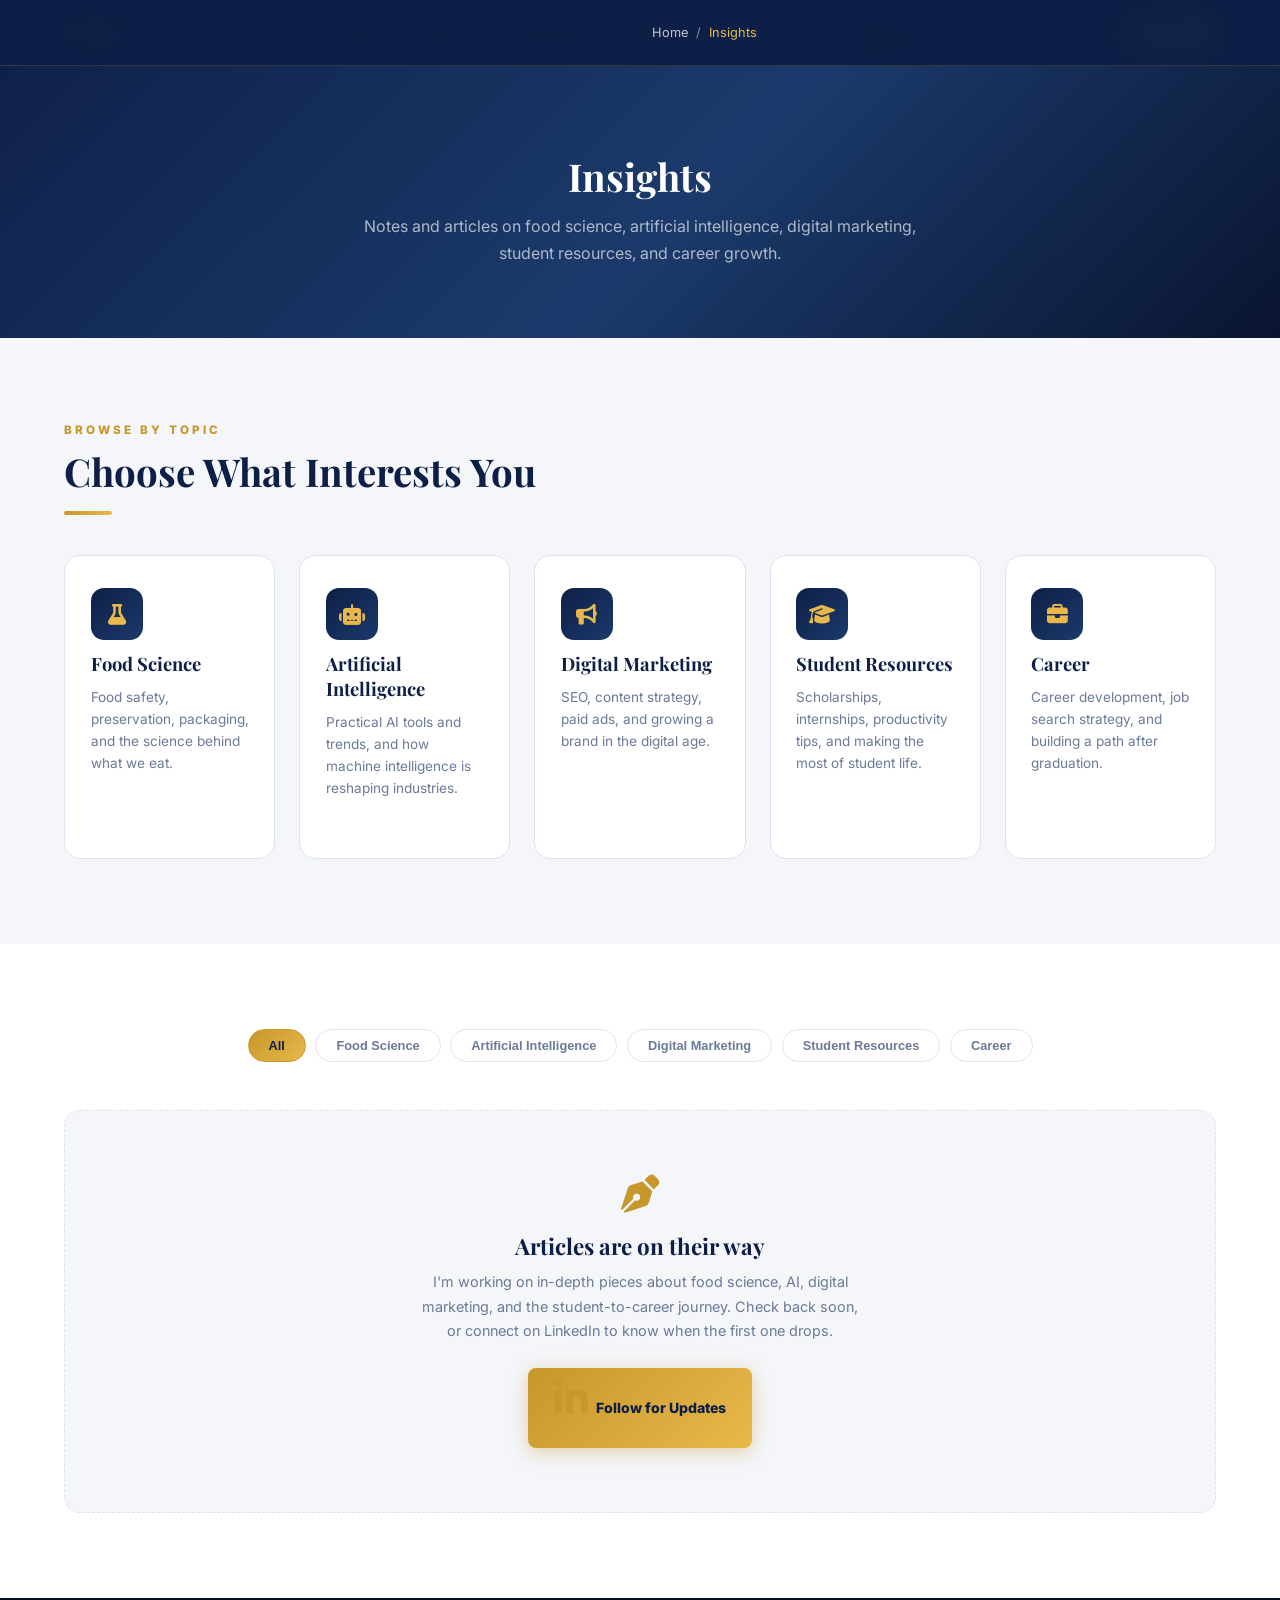
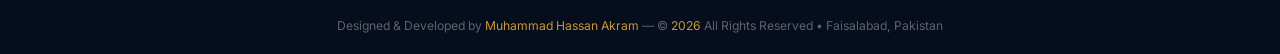
==== insights.html @ 97a060dc "Add files via upload" ====
<!DOCTYPE html>
<html lang="en">
<head>
<meta charset="UTF-8"/>
<meta name="viewport" content="width=device-width,initial-scale=1.0"/>
<title>Insights | Muhammad Hassan Akram — Food Science, AI & Digital Marketing</title>
<meta name="description" content="Articles on food science, artificial intelligence, digital marketing, student resources, and career growth — from Muhammad Hassan Akram, a UAF Food Science student and Meta Certified Digital Marketer."/>
<meta name="author" content="Muhammad Hassan Akram"/>
<meta name="robots" content="index,follow"/>
<link rel="canonical" href="https://muhammadhassanakram.me/insights.html"/>
<meta property="og:type" content="website"/>
<meta property="og:url" content="https://muhammadhassanakram.me/insights.html"/>
<meta property="og:title" content="Insights | Muhammad Hassan Akram"/>
<meta property="og:description" content="Articles on food science, AI, digital marketing, student resources, and career growth."/>
<meta property="og:site_name" content="Muhammad Hassan Akram Portfolio"/>
<meta property="og:locale" content="en_US"/>
<meta property="og:image" content="https://muhammadhassanakram.me/og-image.jpg"/>
<meta property="og:image:width" content="1200"/>
<meta property="og:image:height" content="630"/>
<meta property="og:image:alt" content="Muhammad Hassan Akram — Food Science & Technology student and Digital Marketing Associate"/>
<meta name="twitter:card" content="summary_large_image"/>
<meta name="twitter:title" content="Insights | Muhammad Hassan Akram"/>
<meta name="twitter:description" content="Articles on food science, AI, digital marketing, student resources, and career growth."/>
<meta name="twitter:image" content="https://muhammadhassanakram.me/og-image.jpg"/>
<meta name="twitter:image:alt" content="Muhammad Hassan Akram — Food Science & Technology student and Digital Marketing Associate"/>
<script type="application/ld+json">
{"@context":"https://schema.org","@type":"CollectionPage","name":"Insights","url":"https://muhammadhassanakram.me/insights.html","description":"Articles on food science, artificial intelligence, digital marketing, student resources, and career growth.","isPartOf":{"@type":"WebSite","name":"Muhammad Hassan Akram Portfolio","url":"https://muhammadhassanakram.me/"}}
</script>
<script type="application/ld+json">
{"@context":"https://schema.org","@type":"BreadcrumbList","itemListElement":[{"@type":"ListItem","position":1,"name":"Home","item":"https://muhammadhassanakram.me/"},{"@type":"ListItem","position":2,"name":"Insights","item":"https://muhammadhassanakram.me/insights.html"}]}
</script>
<link rel="icon" href="/favicon.ico" sizes="any"/>
<link rel="icon" type="image/png" sizes="16x16" href="/favicon-16x16.png"/>
<link rel="icon" type="image/png" sizes="32x32" href="/favicon-32x32.png"/>
<link rel="apple-touch-icon" sizes="180x180" href="/apple-touch-icon.png"/>
<link rel="manifest" href="/site.webmanifest"/>
<link href="https://fonts.googleapis.com/css2?family=Inter:wght@300;400;500;600;700;800;900&family=Playfair+Display:ital,wght@0,700;0,800;1,700&display=swap" rel="stylesheet"/>
<link rel="stylesheet" href="https://cdnjs.cloudflare.com/ajax/libs/font-awesome/6.5.0/css/all.min.css"/>
<style>
:root{--navy:#0e1f47;--navy2:#1b3a6b;--navy3:#070f25;--gold:#c8972b;--gold2:#e8b84b;--gold3:#f5d080;--white:#fff;--light:#f4f6fa;--light2:#eef1f8;--muted:#6b7a99;--text:#1a2540;--border:#dde3f0;--grad:linear-gradient(135deg,#0e1f47 0%,#1b3a6b 55%,#0a1530 100%);}
*,*::before,*::after{margin:0;padding:0;box-sizing:border-box;}
html{scroll-behavior:smooth;scroll-padding-top:66px;}
body{font-family:"Inter",sans-serif;color:var(--text);background:var(--white);overflow-x:hidden;animation:pageFadeIn 0.5s ease;}
@keyframes pageFadeIn{from{opacity:0}to{opacity:1}}
/* NAVBAR (identical to the homepage, for a consistent header across pages) */
nav{position:fixed;top:0;width:100%;z-index:1000;background:rgba(14,31,71,0.97);backdrop-filter:blur(14px);display:flex;align-items:center;justify-content:space-between;padding:0 5%;height:66px;border-bottom:1px solid rgba(200,151,43,0.2);animation:slideDown 0.7s ease forwards;}
@keyframes slideDown{from{transform:translateY(-100%);opacity:0}to{transform:translateY(0);opacity:1}}
.nav-logo{color:var(--gold);font-weight:900;font-size:1.3rem;letter-spacing:1px;text-decoration:none;}
.nav-logo span{color:var(--white);}
.nav-links{display:flex;gap:1.4rem;list-style:none;}
.nav-links a{color:rgba(255,255,255,0.78);text-decoration:none;font-size:0.8rem;font-weight:500;transition:all 0.2s;padding-bottom:3px;border-bottom:2px solid transparent;}
.nav-links a:hover,.nav-links a.active{color:var(--gold2);border-color:var(--gold);}
.nav-cta{background:linear-gradient(135deg,var(--gold),var(--gold2));color:var(--navy);padding:9px 20px;border-radius:7px;font-weight:800;font-size:0.8rem;text-decoration:none;transition:all 0.2s;box-shadow:0 3px 14px rgba(200,151,43,0.3);}
.nav-cta:hover{transform:translateY(-1px);box-shadow:0 6px 20px rgba(200,151,43,0.5);}
.hamburger{display:none;background:none;border:none;color:var(--white);font-size:1.4rem;cursor:pointer;}
.mob-menu{display:none;position:fixed;top:66px;left:0;right:0;z-index:999;background:rgba(14,31,71,0.98);padding:1.5rem 5%;flex-direction:column;gap:0.7rem;border-top:1px solid rgba(200,151,43,0.15);}
.mob-menu a{color:rgba(255,255,255,0.85);text-decoration:none;font-size:0.9rem;font-weight:500;padding:0.5rem 0;border-bottom:1px solid rgba(255,255,255,0.07);}
.mob-menu.open{display:flex;}
/* SHARED SECTION PATTERN */
section{padding:85px 5%;}
.sec{max-width:1200px;margin:0 auto;}
.sec-tag{color:var(--gold);font-size:0.73rem;font-weight:800;letter-spacing:3px;text-transform:uppercase;margin-bottom:0.5rem;display:block;}
.sec-title{font-family:"Playfair Display",serif;font-size:clamp(1.8rem,3vw,2.7rem);color:var(--navy);margin-bottom:0.9rem;}
.sec-title.light{color:var(--white);}
.sec-line{width:48px;height:4px;background:linear-gradient(90deg,var(--gold),var(--gold2));border-radius:2px;margin-bottom:2.5rem;}
.btn-gold{background:linear-gradient(135deg,var(--gold),var(--gold2));color:var(--navy);padding:12px 26px;border-radius:8px;font-weight:800;font-size:0.88rem;text-decoration:none;display:inline-flex;align-items:center;gap:8px;box-shadow:0 4px 20px rgba(200,151,43,0.4);transition:all 0.25s;border:none;cursor:pointer;}
.btn-gold:hover{transform:translateY(-2px);box-shadow:0 8px 28px rgba(200,151,43,0.55);}
/* PAGE HEADER (mirrors the hero/contact gradient bookends already used site-wide) */
#pageHead{background:var(--grad);padding:150px 5% 70px;text-align:center;}
.crumb{display:flex;justify-content:center;gap:8px;font-size:0.8rem;color:rgba(255,255,255,0.5);margin-bottom:1.2rem;}
.crumb a{color:rgba(255,255,255,0.75);text-decoration:none;}
.crumb a:hover{color:var(--gold2);}
.crumb span[aria-current]{color:var(--gold2);}
#pageHead .sec-title{margin-bottom:0.7rem;}
.page-sub{color:rgba(255,255,255,0.65);font-size:1rem;max-width:600px;margin:0 auto;line-height:1.7;}
/* CATEGORY CARDS (the primary "choose a topic" landing experience) */
#categories{background:var(--light);}
.cat-grid{display:grid;grid-template-columns:repeat(auto-fit,minmax(210px,1fr));gap:1.5rem;}
.cat-card{background:var(--white);border:1px solid var(--border);border-radius:16px;padding:2rem 1.6rem;text-align:left;cursor:pointer;transition:all 0.35s cubic-bezier(.4,0,.2,1);font-family:inherit;display:flex;flex-direction:column;gap:0.7rem;position:relative;overflow:hidden;}
.cat-card::before{content:"";position:absolute;inset:0;background:linear-gradient(135deg,rgba(200,151,43,0.06),transparent 60%);opacity:0;transition:opacity 0.35s;}
.cat-card:hover{transform:translateY(-7px);border-color:var(--gold);box-shadow:0 18px 40px rgba(14,31,71,0.14);}
.cat-card:hover::before{opacity:1;}
.cat-icon{width:52px;height:52px;border-radius:13px;background:linear-gradient(135deg,var(--navy),var(--navy2));color:var(--gold2);display:flex;align-items:center;justify-content:center;font-size:1.3rem;transition:all 0.35s;}
.cat-card:hover .cat-icon{background:linear-gradient(135deg,var(--gold),var(--gold2));color:var(--navy);transform:scale(1.08) rotate(-4deg);}
.cat-card h3{font-family:"Playfair Display",serif;font-size:1.15rem;color:var(--navy);}
.cat-card p{font-size:0.85rem;color:var(--muted);line-height:1.6;flex:1;}
.cat-go{font-size:0.78rem;font-weight:700;color:var(--gold);display:flex;align-items:center;gap:6px;opacity:0;transform:translateX(-6px);transition:all 0.3s;}
.cat-card:hover .cat-go{opacity:1;transform:translateX(0);}
.cat-go i{transition:transform 0.3s;}
.cat-card:hover .cat-go i{transform:translateX(3px);}
/* CATEGORY FILTERS (light-background variant of the certifications filter pattern) */
.ifilter{display:flex;flex-wrap:wrap;gap:0.6rem;justify-content:center;margin-bottom:3rem;}
.ifbtn{padding:8px 20px;border-radius:100px;font-size:0.8rem;font-weight:700;border:1.5px solid var(--border);color:var(--muted);background:var(--white);cursor:pointer;transition:all 0.2s;}
.ifbtn:hover{border-color:var(--gold);color:var(--navy);}
.ifbtn.active{background:linear-gradient(135deg,var(--gold),var(--gold2));border-color:var(--gold);color:var(--navy);}
/* ARTICLE CARD GRID (ready for future posts — see the commented template below) */
.igrid{display:grid;grid-template-columns:repeat(auto-fill,minmax(300px,1fr));gap:1.8rem;}
.icard{background:var(--white);border:1px solid var(--border);border-radius:14px;overflow:hidden;transition:all 0.3s;text-decoration:none;color:inherit;display:flex;flex-direction:column;}
.icard:hover{transform:translateY(-5px);box-shadow:0 14px 34px rgba(14,31,71,0.14);border-color:var(--gold);}
.icard-img{width:100%;height:180px;object-fit:cover;background:var(--light2);}
.icard-body{padding:1.3rem 1.4rem;display:flex;flex-direction:column;gap:0.6rem;flex:1;}
.icard-cat{align-self:flex-start;background:rgba(200,151,43,0.12);color:var(--gold);font-size:0.68rem;font-weight:800;letter-spacing:1px;text-transform:uppercase;padding:4px 12px;border-radius:100px;}
.icard-title{font-family:"Playfair Display",serif;font-size:1.15rem;color:var(--navy);line-height:1.35;}
.icard-excerpt{font-size:0.85rem;color:var(--muted);line-height:1.6;flex:1;}
.icard-meta{display:flex;gap:14px;font-size:0.73rem;color:var(--muted);border-top:1px solid var(--border);padding-top:0.7rem;margin-top:0.2rem;}
.icard-meta span{display:flex;align-items:center;gap:5px;}
/* EMPTY STATE */
.iempty{grid-column:1/-1;text-align:center;padding:4rem 1.5rem;background:var(--light);border-radius:16px;border:1.5px dashed var(--border);}
.iempty i{font-size:2.4rem;color:var(--gold);margin-bottom:1.1rem;}
.iempty h3{font-family:"Playfair Display",serif;font-size:1.4rem;color:var(--navy);margin-bottom:0.6rem;}
.iempty p{color:var(--muted);font-size:0.9rem;max-width:440px;margin:0 auto 1.5rem;line-height:1.7;}
/* PAGINATION (hidden until there are enough articles to page through) */
.ipage{display:none;justify-content:center;align-items:center;gap:0.5rem;margin-top:3rem;}
.ipage.show{display:flex;}
.ipage button{width:38px;height:38px;border-radius:9px;border:1.5px solid var(--border);background:var(--white);color:var(--navy);font-weight:700;cursor:pointer;transition:all 0.2s;}
.ipage button:hover{border-color:var(--gold);}
.ipage button.active{background:linear-gradient(135deg,var(--gold),var(--gold2));border-color:var(--gold);color:var(--navy);}
.ipage button:disabled{opacity:0.4;cursor:not-allowed;}
/* FOOTER (identical to the homepage) */
footer{background:#060d1c;color:rgba(255,255,255,0.35);text-align:center;padding:1.3rem;font-size:0.76rem;}
footer span{color:var(--gold);}
#scrollTop{position:fixed;bottom:26px;right:26px;z-index:900;width:44px;height:44px;border-radius:50%;border:none;background:var(--navy);color:var(--gold);font-size:1rem;cursor:pointer;box-shadow:0 4px 16px rgba(0,0,0,0.2);opacity:0;pointer-events:none;transition:all 0.3s;}
#scrollTop.show{opacity:1;pointer-events:all;}
#scrollTop:hover{background:var(--gold);color:var(--navy);}
@media(max-width:700px){
  .nav-links,.nav-cta{display:none;}
  .hamburger{display:block;}
  #pageHead{padding-top:120px;}
}
</style>
</head>
<body>
<!-- NAVBAR -->
<nav>
  <a href="index.html#hero" class="nav-logo">MH<span>A</span></a>
  <ul class="nav-links">
    <li><a href="index.html#about">About</a></li>
    <li><a href="index.html#education">Education</a></li>
    <li><a href="index.html#experience">Experience</a></li>
    <li><a href="index.html#visits">Industrial Visits</a></li>
    <li><a href="index.html#certifications">Certifications</a></li>
    <li><a href="index.html#reviews">Reviews</a></li>
    <li><a href="index.html#sports">Sports</a></li>
    <li><a href="insights.html" class="active">Insights</a></li>
    <li><a href="index.html#contact">Contact</a></li>
  </ul>
  <a href="index.html#contact" class="nav-cta">Hire Me</a>
  <button class="hamburger" onclick="toggleMob()" aria-label="Menu"><i class="fas fa-bars"></i></button>
</nav>
<div class="mob-menu" id="mobMenu">
  <a href="index.html#about" onclick="toggleMob()">About</a>
  <a href="index.html#education" onclick="toggleMob()">Education</a>
  <a href="index.html#experience" onclick="toggleMob()">Experience</a>
  <a href="index.html#visits" onclick="toggleMob()">Industrial Visits</a>
  <a href="index.html#certifications" onclick="toggleMob()">Certifications</a>
  <a href="index.html#reviews" onclick="toggleMob()">Reviews</a>
  <a href="index.html#sports" onclick="toggleMob()">Sports & Interests</a>
  <a href="insights.html" onclick="toggleMob()">Insights</a>
  <a href="index.html#contact" onclick="toggleMob()">Contact</a>
</div>
<main>
<!-- PAGE HEADER -->
<section id="pageHead">
  <nav class="crumb" aria-label="Breadcrumb">
    <a href="index.html">Home</a>
    <span>/</span>
    <span aria-current="page">Insights</span>
  </nav>
  <h1 class="sec-title light">Insights</h1>
  <p class="page-sub">Notes and articles on food science, artificial intelligence, digital marketing, student resources, and career growth.</p>
</section>
<!-- CATEGORIES -->
<section id="categories" aria-label="Browse by category">
  <div class="sec">
    <span class="sec-tag">Browse By Topic</span>
    <h2 class="sec-title">Choose What Interests You</h2>
    <div class="sec-line"></div>
    <div class="cat-grid">
      <button class="cat-card" data-cat="food-science">
        <div class="cat-icon"><i class="fas fa-flask"></i></div>
        <h3>Food Science</h3>
        <p>Food safety, preservation, packaging, and the science behind what we eat.</p>
        <span class="cat-go">Explore <i class="fas fa-arrow-right"></i></span>
      </button>
      <button class="cat-card" data-cat="ai">
        <div class="cat-icon"><i class="fas fa-robot"></i></div>
        <h3>Artificial Intelligence</h3>
        <p>Practical AI tools and trends, and how machine intelligence is reshaping industries.</p>
        <span class="cat-go">Explore <i class="fas fa-arrow-right"></i></span>
      </button>
      <button class="cat-card" data-cat="digital-marketing">
        <div class="cat-icon"><i class="fas fa-bullhorn"></i></div>
        <h3>Digital Marketing</h3>
        <p>SEO, content strategy, paid ads, and growing a brand in the digital age.</p>
        <span class="cat-go">Explore <i class="fas fa-arrow-right"></i></span>
      </button>
      <button class="cat-card" data-cat="student-resources">
        <div class="cat-icon"><i class="fas fa-graduation-cap"></i></div>
        <h3>Student Resources</h3>
        <p>Scholarships, internships, productivity tips, and making the most of student life.</p>
        <span class="cat-go">Explore <i class="fas fa-arrow-right"></i></span>
      </button>
      <button class="cat-card" data-cat="career">
        <div class="cat-icon"><i class="fas fa-briefcase"></i></div>
        <h3>Career</h3>
        <p>Career development, job search strategy, and building a path after graduation.</p>
        <span class="cat-go">Explore <i class="fas fa-arrow-right"></i></span>
      </button>
    </div>
  </div>
</section>
<!-- ARTICLES -->
<section id="articles" aria-label="Articles">
  <div class="sec">
    <div class="ifilter" id="catFilter" role="tablist" aria-label="Filter articles by category">
      <button class="ifbtn active" data-cat="all">All</button>
      <button class="ifbtn" data-cat="food-science">Food Science</button>
      <button class="ifbtn" data-cat="ai">Artificial Intelligence</button>
      <button class="ifbtn" data-cat="digital-marketing">Digital Marketing</button>
      <button class="ifbtn" data-cat="student-resources">Student Resources</button>
      <button class="ifbtn" data-cat="career">Career</button>
    </div>

    <div class="igrid" id="articleGrid">
      <!--
        REUSABLE ARTICLE CARD TEMPLATE — copy this block once a real article
        exists, fill it in, and place it before the .iempty div below (which
        should then be deleted, or kept and just hidden — see the JS).
        data-cat must match one of the category button values above so the
        filter buttons work automatically with no extra JS changes needed.

      <a href="articles/your-article-slug.html" class="icard" data-cat="food-science">
        <img class="icard-img" src="articles/img/your-thumbnail.jpg" alt="Descriptive alt text for the article's hero image" loading="lazy" decoding="async" width="600" height="360"/>
        <div class="icard-body">
          <span class="icard-cat">Food Science</span>
          <h3 class="icard-title">Article Title Goes Here</h3>
          <p class="icard-excerpt">One- to two-sentence summary of what the article covers, written to make someone want to click through and read it.</p>
          <div class="icard-meta">
            <span><i class="far fa-calendar"></i> Jan 1, 2027</span>
            <span><i class="far fa-clock"></i> 5 min read</span>
          </div>
        </div>
      </a>
      -->

      <div class="iempty" id="emptyState">
        <i class="fas fa-pen-nib"></i>
        <h3>Articles are on their way</h3>
        <p>I'm working on in-depth pieces about food science, AI, digital marketing, and the student-to-career journey. Check back soon, or connect on LinkedIn to know when the first one drops.</p>
        <a href="https://linkedin.com/in/m-hassan-007i" class="btn-gold" target="_blank" rel="noopener"><i class="fab fa-linkedin-in"></i> Follow for Updates</a>
      </div>
    </div>

    <!-- PAGINATION — stays hidden (no .show class) until enough articles
         exist to need more than one page. Add page buttons here and toggle
         .show on this element once that's the case. -->
    <div class="ipage" id="pagination" aria-label="Article pages">
      <button id="pagePrev" aria-label="Previous page"><i class="fas fa-chevron-left"></i></button>
      <button class="active">1</button>
      <button id="pageNext" aria-label="Next page"><i class="fas fa-chevron-right"></i></button>
    </div>
  </div>
</section>
</main>
<footer>
  <p>Designed &amp; Developed by <span>Muhammad Hassan Akram</span> &mdash; &copy; <span id="curYear">2026</span> All Rights Reserved &bull; Faisalabad, Pakistan</p>
</footer>
<button id="scrollTop" onclick="window.scrollTo({top:0,behavior:'smooth'})" aria-label="Scroll to top"><i class="fas fa-arrow-up"></i></button>
<script>
function toggleMob(){document.getElementById("mobMenu").classList.toggle("open");}
document.getElementById("curYear").textContent=new Date().getFullYear();

/* Category filter — already fully wired up. With zero real cards yet this
   just shows/hides the empty state, but the moment real .icard elements
   with matching data-cat attributes are added above, filtering works with
   no further changes. */
const filterBtns=document.querySelectorAll(".ifbtn");
const grid=document.getElementById("articleGrid");
function applyFilter(cat){
  filterBtns.forEach(b=>b.classList.toggle("active",b.dataset.cat===cat));
  grid.querySelectorAll(".icard").forEach(card=>{
    card.style.display=(cat==="all"||card.dataset.cat===cat)?"":"none";
  });
}
filterBtns.forEach(btn=>{
  btn.addEventListener("click",()=>applyFilter(btn.dataset.cat));
});
document.querySelectorAll(".cat-card").forEach(card=>{
  card.addEventListener("click",()=>{
    applyFilter(card.dataset.cat);
    document.getElementById("articles").scrollIntoView({behavior:"smooth",block:"start"});
  });
});

const stb=document.getElementById("scrollTop");
window.addEventListener("scroll",()=>{stb.classList.toggle("show",window.scrollY>400);});
</script>
</body>
</html>
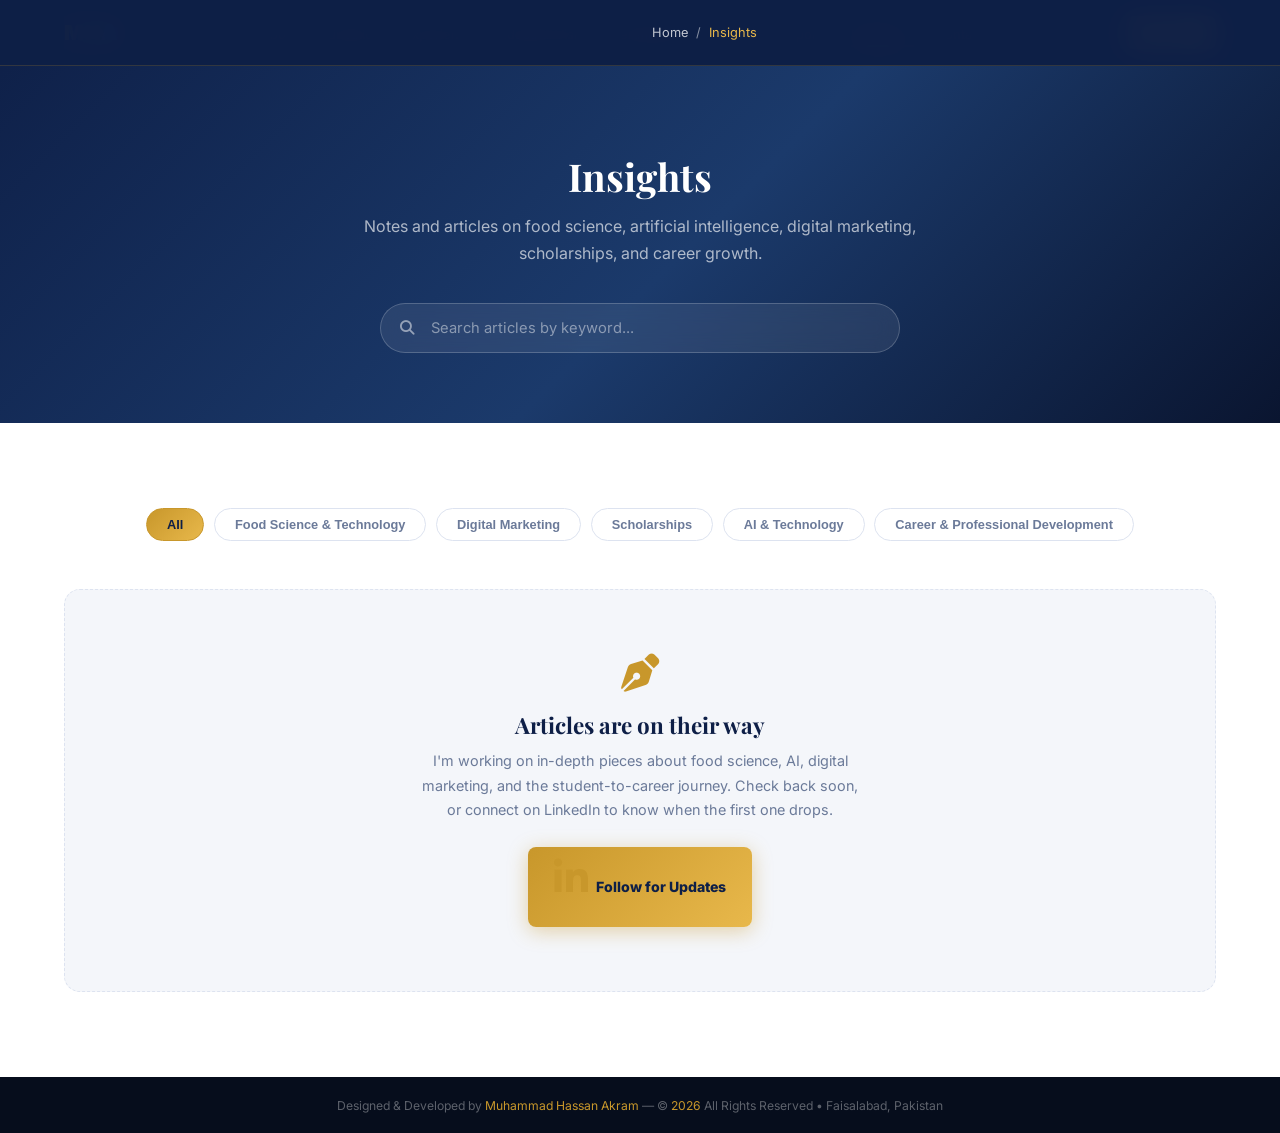
==== commit 5ca36218: "Update insights.html" ====
--- a/insights.html
+++ b/insights.html
@@ -1,6 +1,15 @@
 <!DOCTYPE html>
 <html lang="en">
 <head>
+<!-- Google tag (gtag.js) -->
+<script async src="https://www.googletagmanager.com/gtag/js?id=G-DHJQN29PF7"></script>
+<script>
+  window.dataLayer = window.dataLayer || [];
+  function gtag(){dataLayer.push(arguments);}
+  gtag('js', new Date());
+
+  gtag('config', 'G-DHJQN29PF7');
+</script>
 <meta charset="UTF-8"/>
 <meta name="viewport" content="width=device-width,initial-scale=1.0"/>
 <title>Insights | Muhammad Hassan Akram — Food Science, AI & Digital Marketing</title>
@@ -50,6 +59,24 @@
 .nav-links{display:flex;gap:1.4rem;list-style:none;}
 .nav-links a{color:rgba(255,255,255,0.78);text-decoration:none;font-size:0.8rem;font-weight:500;transition:all 0.2s;padding-bottom:3px;border-bottom:2px solid transparent;}
 .nav-links a:hover,.nav-links a.active{color:var(--gold2);border-color:var(--gold);}
+.nav-dropdown{position:relative;}
+.nav-caret{font-size:0.58rem;margin-left:3px;transition:transform 0.25s;}
+.nav-dropdown:hover .nav-caret,.nav-dropdown:focus-within .nav-caret{transform:rotate(180deg);}
+.nav-dropdown-menu{position:absolute;top:100%;left:50%;transform:translateX(-50%);padding-top:16px;min-width:250px;opacity:0;visibility:hidden;pointer-events:none;transition:opacity 0.25s ease,visibility 0.25s;z-index:1001;}
+.nav-dropdown:hover .nav-dropdown-menu,.nav-dropdown:focus-within .nav-dropdown-menu{opacity:1;visibility:visible;pointer-events:all;}
+.nav-dropdown-inner{background:var(--white);border-radius:12px;box-shadow:0 20px 50px rgba(7,15,37,0.3);padding:0.55rem;transform:translateY(-8px);transition:transform 0.25s ease;}
+.nav-dropdown:hover .nav-dropdown-inner,.nav-dropdown:focus-within .nav-dropdown-inner{transform:translateY(0);}
+.nav-dropdown-menu a{display:flex;align-items:center;gap:10px;padding:9px 14px;border-radius:8px;color:var(--navy);text-decoration:none;font-size:0.8rem;font-weight:600;transition:all 0.18s;}
+.nav-dropdown-menu a i{color:var(--gold);width:14px;text-align:center;font-size:0.78rem;}
+.nav-dropdown-menu a:hover{background:var(--light);padding-left:19px;}
+.nav-dropdown-menu .nav-dropdown-all{border-top:1px solid var(--border);margin-top:0.4rem;padding-top:0.7rem;color:var(--gold);}
+.nav-dropdown-menu .nav-dropdown-all i{color:var(--gold);}
+.mob-dropdown-toggle{width:100%;background:none;border:none;color:rgba(255,255,255,0.85);font-size:0.9rem;font-weight:500;padding:0.5rem 0;border-bottom:1px solid rgba(255,255,255,0.07);font-family:inherit;display:flex;align-items:center;justify-content:space-between;cursor:pointer;}
+.mob-dropdown-toggle i{font-size:0.7rem;transition:transform 0.25s;color:var(--gold2);}
+.mob-dropdown.open .mob-dropdown-toggle i{transform:rotate(180deg);}
+.mob-dropdown-menu{max-height:0;overflow:hidden;transition:max-height 0.35s ease;display:flex;flex-direction:column;}
+.mob-dropdown.open .mob-dropdown-menu{max-height:320px;}
+.mob-dropdown-menu a{padding:0.55rem 0 0.55rem 1rem;font-size:0.84rem;color:rgba(255,255,255,0.7);border-bottom:none;}
 .nav-cta{background:linear-gradient(135deg,var(--gold),var(--gold2));color:var(--navy);padding:9px 20px;border-radius:7px;font-weight:800;font-size:0.8rem;text-decoration:none;transition:all 0.2s;box-shadow:0 3px 14px rgba(200,151,43,0.3);}
 .nav-cta:hover{transform:translateY(-1px);box-shadow:0 6px 20px rgba(200,151,43,0.5);}
 .hamburger{display:none;background:none;border:none;color:var(--white);font-size:1.4rem;cursor:pointer;}
@@ -73,21 +100,17 @@
 .crumb span[aria-current]{color:var(--gold2);}
 #pageHead .sec-title{margin-bottom:0.7rem;}
 .page-sub{color:rgba(255,255,255,0.65);font-size:1rem;max-width:600px;margin:0 auto;line-height:1.7;}
-/* CATEGORY CARDS (the primary "choose a topic" landing experience) */
-#categories{background:var(--light);}
-.cat-grid{display:grid;grid-template-columns:repeat(auto-fit,minmax(210px,1fr));gap:1.5rem;}
-.cat-card{background:var(--white);border:1px solid var(--border);border-radius:16px;padding:2rem 1.6rem;text-align:left;cursor:pointer;transition:all 0.35s cubic-bezier(.4,0,.2,1);font-family:inherit;display:flex;flex-direction:column;gap:0.7rem;position:relative;overflow:hidden;}
-.cat-card::before{content:"";position:absolute;inset:0;background:linear-gradient(135deg,rgba(200,151,43,0.06),transparent 60%);opacity:0;transition:opacity 0.35s;}
-.cat-card:hover{transform:translateY(-7px);border-color:var(--gold);box-shadow:0 18px 40px rgba(14,31,71,0.14);}
-.cat-card:hover::before{opacity:1;}
-.cat-icon{width:52px;height:52px;border-radius:13px;background:linear-gradient(135deg,var(--navy),var(--navy2));color:var(--gold2);display:flex;align-items:center;justify-content:center;font-size:1.3rem;transition:all 0.35s;}
-.cat-card:hover .cat-icon{background:linear-gradient(135deg,var(--gold),var(--gold2));color:var(--navy);transform:scale(1.08) rotate(-4deg);}
-.cat-card h3{font-family:"Playfair Display",serif;font-size:1.15rem;color:var(--navy);}
-.cat-card p{font-size:0.85rem;color:var(--muted);line-height:1.6;flex:1;}
-.cat-go{font-size:0.78rem;font-weight:700;color:var(--gold);display:flex;align-items:center;gap:6px;opacity:0;transform:translateX(-6px);transition:all 0.3s;}
-.cat-card:hover .cat-go{opacity:1;transform:translateX(0);}
-.cat-go i{transition:transform 0.3s;}
-.cat-card:hover .cat-go i{transform:translateX(3px);}
+/* SEARCH BAR (replaces the old category cards as the page's entry point) */
+.insight-search{max-width:520px;margin:2.2rem auto 0;position:relative;}
+.insight-search input{width:100%;padding:15px 50px;border-radius:100px;border:1.5px solid rgba(255,255,255,0.2);background:rgba(255,255,255,0.08);backdrop-filter:blur(10px);color:var(--white);font-size:0.92rem;font-family:inherit;transition:all 0.3s;}
+.insight-search input::placeholder{color:rgba(255,255,255,0.45);}
+.insight-search input:focus{outline:none;border-color:var(--gold);background:rgba(255,255,255,0.13);box-shadow:0 0 0 4px rgba(200,151,43,0.16),0 12px 32px rgba(0,0,0,0.25);}
+.search-icon{position:absolute;left:20px;top:50%;transform:translateY(-50%);color:rgba(255,255,255,0.5);transition:color 0.3s;font-size:0.9rem;pointer-events:none;}
+.insight-search input:focus ~ .search-icon{color:var(--gold2);}
+.search-clear{position:absolute;right:18px;top:50%;transform:translateY(-50%) scale(0);color:rgba(255,255,255,0.55);cursor:pointer;transition:all 0.2s;width:22px;height:22px;border-radius:50%;display:flex;align-items:center;justify-content:center;font-size:0.75rem;}
+.search-clear.show{transform:translateY(-50%) scale(1);}
+.search-clear:hover{color:var(--navy);background:var(--gold2);}
+.no-results{grid-column:1/-1;text-align:center;padding:3rem 1.5rem;color:rgba(255,255,255,0.5);}
 /* CATEGORY FILTERS (light-background variant of the certifications filter pattern) */
 .ifilter{display:flex;flex-wrap:wrap;gap:0.6rem;justify-content:center;margin-bottom:3rem;}
 .ifbtn{padding:8px 20px;border-radius:100px;font-size:0.8rem;font-weight:700;border:1.5px solid var(--border);color:var(--muted);background:var(--white);cursor:pointer;transition:all 0.2s;}
@@ -141,7 +164,19 @@
     <li><a href="index.html#certifications">Certifications</a></li>
     <li><a href="index.html#reviews">Reviews</a></li>
     <li><a href="index.html#sports">Sports</a></li>
-    <li><a href="insights.html" class="active">Insights</a></li>
+    <li class="nav-dropdown">
+      <a href="insights.html" class="active nav-insights">Insights <i class="fas fa-chevron-down nav-caret"></i></a>
+      <div class="nav-dropdown-menu">
+        <div class="nav-dropdown-inner">
+          <a href="insights.html?cat=food-science"><i class="fas fa-flask"></i> Food Science &amp; Technology</a>
+          <a href="insights.html?cat=digital-marketing"><i class="fas fa-bullhorn"></i> Digital Marketing</a>
+          <a href="insights.html?cat=scholarships"><i class="fas fa-award"></i> Scholarships</a>
+          <a href="insights.html?cat=ai-tech"><i class="fas fa-robot"></i> AI &amp; Technology</a>
+          <a href="insights.html?cat=career"><i class="fas fa-briefcase"></i> Career &amp; Professional Development</a>
+          <a href="insights.html" class="nav-dropdown-all">View All Insights <i class="fas fa-arrow-right"></i></a>
+        </div>
+      </div>
+    </li>
     <li><a href="index.html#contact">Contact</a></li>
   </ul>
   <a href="index.html#contact" class="nav-cta">Hire Me</a>
@@ -155,7 +190,17 @@
   <a href="index.html#certifications" onclick="toggleMob()">Certifications</a>
   <a href="index.html#reviews" onclick="toggleMob()">Reviews</a>
   <a href="index.html#sports" onclick="toggleMob()">Sports & Interests</a>
-  <a href="insights.html" onclick="toggleMob()">Insights</a>
+  <div class="mob-dropdown">
+    <button class="mob-dropdown-toggle" onclick="this.parentElement.classList.toggle('open')">Insights <i class="fas fa-chevron-down"></i></button>
+    <div class="mob-dropdown-menu">
+      <a href="insights.html?cat=food-science" onclick="toggleMob()">Food Science &amp; Technology</a>
+      <a href="insights.html?cat=digital-marketing" onclick="toggleMob()">Digital Marketing</a>
+      <a href="insights.html?cat=scholarships" onclick="toggleMob()">Scholarships</a>
+      <a href="insights.html?cat=ai-tech" onclick="toggleMob()">AI &amp; Technology</a>
+      <a href="insights.html?cat=career" onclick="toggleMob()">Career &amp; Professional Development</a>
+      <a href="insights.html" onclick="toggleMob()" style="color:var(--gold2)">View All Insights</a>
+    </div>
+  </div>
   <a href="index.html#contact" onclick="toggleMob()">Contact</a>
 </div>
 <main>
@@ -167,46 +212,11 @@
     <span aria-current="page">Insights</span>
   </nav>
   <h1 class="sec-title light">Insights</h1>
-  <p class="page-sub">Notes and articles on food science, artificial intelligence, digital marketing, student resources, and career growth.</p>
-</section>
-<!-- CATEGORIES -->
-<section id="categories" aria-label="Browse by category">
-  <div class="sec">
-    <span class="sec-tag">Browse By Topic</span>
-    <h2 class="sec-title">Choose What Interests You</h2>
-    <div class="sec-line"></div>
-    <div class="cat-grid">
-      <button class="cat-card" data-cat="food-science">
-        <div class="cat-icon"><i class="fas fa-flask"></i></div>
-        <h3>Food Science</h3>
-        <p>Food safety, preservation, packaging, and the science behind what we eat.</p>
-        <span class="cat-go">Explore <i class="fas fa-arrow-right"></i></span>
-      </button>
-      <button class="cat-card" data-cat="ai">
-        <div class="cat-icon"><i class="fas fa-robot"></i></div>
-        <h3>Artificial Intelligence</h3>
-        <p>Practical AI tools and trends, and how machine intelligence is reshaping industries.</p>
-        <span class="cat-go">Explore <i class="fas fa-arrow-right"></i></span>
-      </button>
-      <button class="cat-card" data-cat="digital-marketing">
-        <div class="cat-icon"><i class="fas fa-bullhorn"></i></div>
-        <h3>Digital Marketing</h3>
-        <p>SEO, content strategy, paid ads, and growing a brand in the digital age.</p>
-        <span class="cat-go">Explore <i class="fas fa-arrow-right"></i></span>
-      </button>
-      <button class="cat-card" data-cat="student-resources">
-        <div class="cat-icon"><i class="fas fa-graduation-cap"></i></div>
-        <h3>Student Resources</h3>
-        <p>Scholarships, internships, productivity tips, and making the most of student life.</p>
-        <span class="cat-go">Explore <i class="fas fa-arrow-right"></i></span>
-      </button>
-      <button class="cat-card" data-cat="career">
-        <div class="cat-icon"><i class="fas fa-briefcase"></i></div>
-        <h3>Career</h3>
-        <p>Career development, job search strategy, and building a path after graduation.</p>
-        <span class="cat-go">Explore <i class="fas fa-arrow-right"></i></span>
-      </button>
-    </div>
+  <p class="page-sub">Notes and articles on food science, artificial intelligence, digital marketing, scholarships, and career growth.</p>
+  <div class="insight-search">
+    <input type="text" id="articleSearch" placeholder="Search articles by keyword..." aria-label="Search articles" oninput="handleSearch(this.value)"/>
+    <i class="fas fa-search search-icon"></i>
+    <span class="search-clear" id="searchClear" onclick="clearSearch()" aria-label="Clear search"><i class="fas fa-times"></i></span>
   </div>
 </section>
 <!-- ARTICLES -->
@@ -214,11 +224,11 @@
   <div class="sec">
     <div class="ifilter" id="catFilter" role="tablist" aria-label="Filter articles by category">
       <button class="ifbtn active" data-cat="all">All</button>
-      <button class="ifbtn" data-cat="food-science">Food Science</button>
-      <button class="ifbtn" data-cat="ai">Artificial Intelligence</button>
+      <button class="ifbtn" data-cat="food-science">Food Science &amp; Technology</button>
       <button class="ifbtn" data-cat="digital-marketing">Digital Marketing</button>
-      <button class="ifbtn" data-cat="student-resources">Student Resources</button>
-      <button class="ifbtn" data-cat="career">Career</button>
+      <button class="ifbtn" data-cat="scholarships">Scholarships</button>
+      <button class="ifbtn" data-cat="ai-tech">AI &amp; Technology</button>
+      <button class="ifbtn" data-cat="career">Career &amp; Professional Development</button>
     </div>
 
     <div class="igrid" id="articleGrid">
@@ -270,27 +280,68 @@
 function toggleMob(){document.getElementById("mobMenu").classList.toggle("open");}
 document.getElementById("curYear").textContent=new Date().getFullYear();
 
-/* Category filter — already fully wired up. With zero real cards yet this
-   just shows/hides the empty state, but the moment real .icard elements
-   with matching data-cat attributes are added above, filtering works with
-   no further changes. */
+/* Category filter + keyword search work together and are both fully
+   wired up. With zero real cards yet, they just govern the empty state,
+   but the moment real .icard elements (with matching data-cat and
+   visible text) are added above, both work immediately — no further
+   JS changes needed. */
 const filterBtns=document.querySelectorAll(".ifbtn");
 const grid=document.getElementById("articleGrid");
+const emptyState=document.getElementById("emptyState");
+let currentCat="all";
+function updateGrid(){
+  const query=document.getElementById("articleSearch").value.trim().toLowerCase();
+  const cards=grid.querySelectorAll(".icard");
+  let visibleCount=0;
+  cards.forEach(card=>{
+    const matchesCat=currentCat==="all"||card.dataset.cat===currentCat;
+    const matchesQuery=!query||card.textContent.toLowerCase().includes(query);
+    const show=matchesCat&&matchesQuery;
+    card.style.display=show?"":"none";
+    if(show) visibleCount++;
+  });
+  const oldNoResults=document.getElementById("noResultsMsg");
+  if(oldNoResults) oldNoResults.remove();
+  if(cards.length>0){
+    // Real articles exist — hide the "coming soon" panel and, if a
+    // search/filter combination matches nothing, show a proper
+    // no-results message instead.
+    if(emptyState) emptyState.style.display="none";
+    if(visibleCount===0){
+      const msg=document.createElement("div");
+      msg.id="noResultsMsg";
+      msg.className="no-results";
+      msg.innerHTML=`<i class="fas fa-search" style="font-size:1.6rem;margin-bottom:0.8rem;display:block;"></i>No articles match${query?` "${query}"`:""}${currentCat!=="all"?" in this category":""}.`;
+      grid.appendChild(msg);
+    }
+  }
+}
 function applyFilter(cat){
+  currentCat=cat;
   filterBtns.forEach(b=>b.classList.toggle("active",b.dataset.cat===cat));
-  grid.querySelectorAll(".icard").forEach(card=>{
-    card.style.display=(cat==="all"||card.dataset.cat===cat)?"":"none";
-  });
+  updateGrid();
+}
+function handleSearch(value){
+  document.getElementById("searchClear").classList.toggle("show",value.length>0);
+  updateGrid();
+}
+function clearSearch(){
+  const input=document.getElementById("articleSearch");
+  input.value="";
+  input.focus();
+  handleSearch("");
 }
 filterBtns.forEach(btn=>{
   btn.addEventListener("click",()=>applyFilter(btn.dataset.cat));
 });
-document.querySelectorAll(".cat-card").forEach(card=>{
-  card.addEventListener("click",()=>{
-    applyFilter(card.dataset.cat);
-    document.getElementById("articles").scrollIntoView({behavior:"smooth",block:"start"});
-  });
-});
+
+// Arriving from the nav dropdown (insights.html?cat=food-science) —
+// pre-select that category on load.
+const urlCat=new URLSearchParams(window.location.search).get("cat");
+if(urlCat){
+  const matchBtn=Array.from(filterBtns).find(b=>b.dataset.cat===urlCat);
+  if(matchBtn) applyFilter(urlCat);
+}
 
 const stb=document.getElementById("scrollTop");
 window.addEventListener("scroll",()=>{stb.classList.toggle("show",window.scrollY>400);});
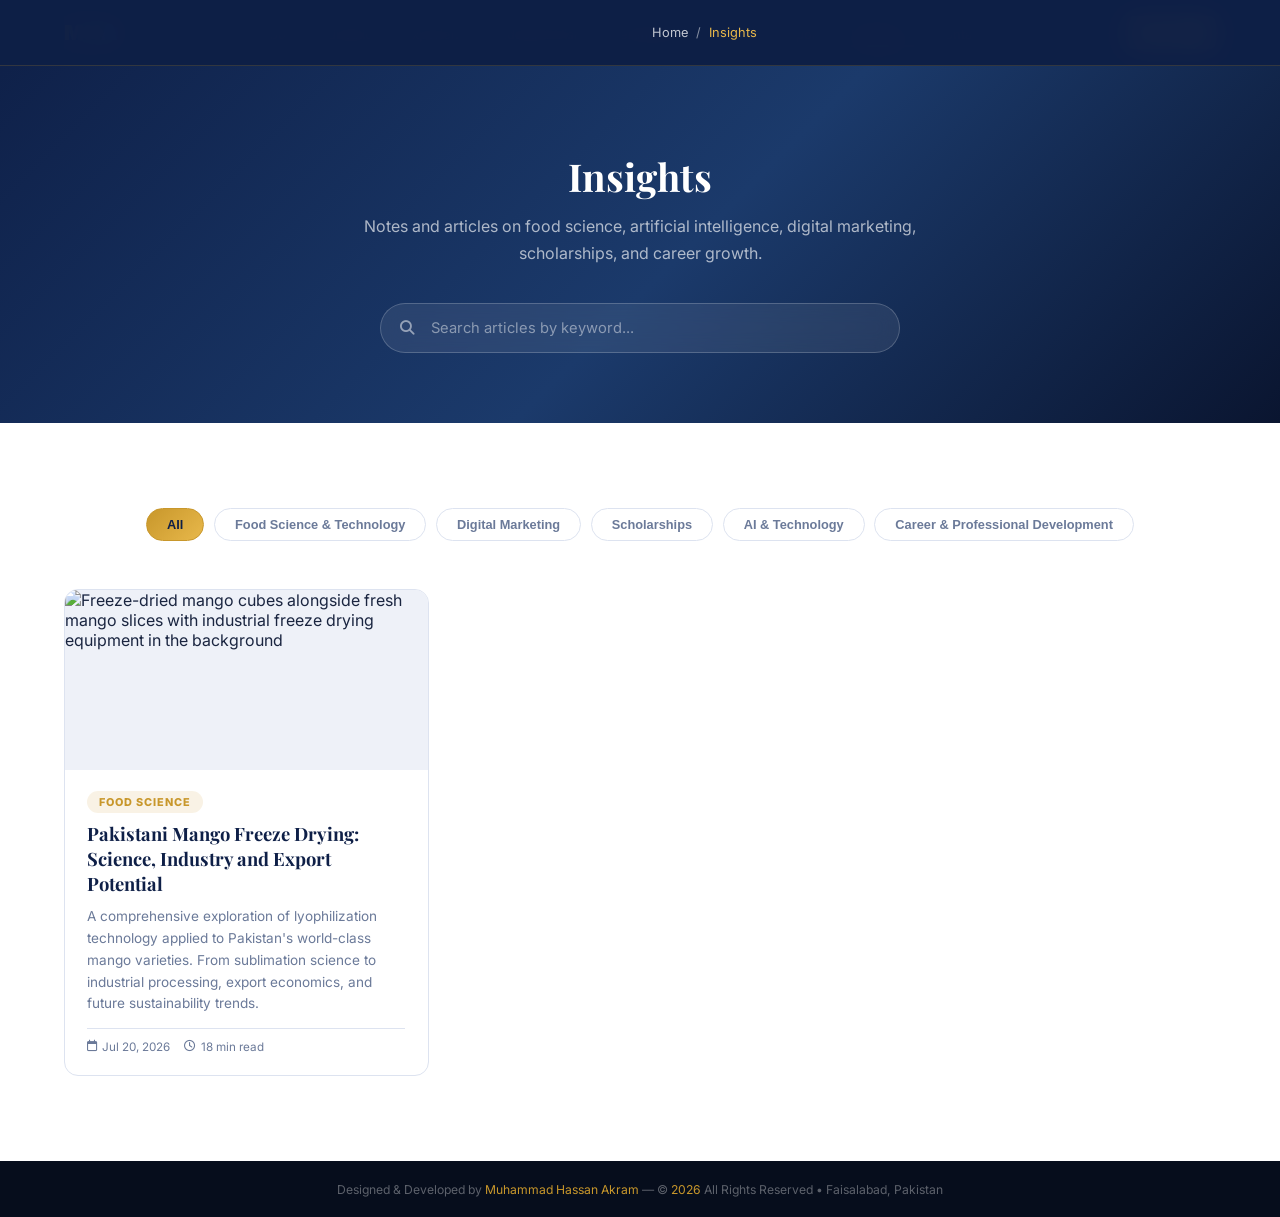
==== commit 04725b07: "Update insights.html" ====
--- a/insights.html
+++ b/insights.html
@@ -51,7 +51,6 @@
 html{scroll-behavior:smooth;scroll-padding-top:66px;}
 body{font-family:"Inter",sans-serif;color:var(--text);background:var(--white);overflow-x:hidden;animation:pageFadeIn 0.5s ease;}
 @keyframes pageFadeIn{from{opacity:0}to{opacity:1}}
-/* NAVBAR (identical to the homepage, for a consistent header across pages) */
 nav{position:fixed;top:0;width:100%;z-index:1000;background:rgba(14,31,71,0.97);backdrop-filter:blur(14px);display:flex;align-items:center;justify-content:space-between;padding:0 5%;height:66px;border-bottom:1px solid rgba(200,151,43,0.2);animation:slideDown 0.7s ease forwards;}
 @keyframes slideDown{from{transform:translateY(-100%);opacity:0}to{transform:translateY(0);opacity:1}}
 .nav-logo{color:var(--gold);font-weight:900;font-size:1.3rem;letter-spacing:1px;text-decoration:none;}
@@ -83,7 +82,6 @@
 .mob-menu{display:none;position:fixed;top:66px;left:0;right:0;z-index:999;background:rgba(14,31,71,0.98);padding:1.5rem 5%;flex-direction:column;gap:0.7rem;border-top:1px solid rgba(200,151,43,0.15);}
 .mob-menu a{color:rgba(255,255,255,0.85);text-decoration:none;font-size:0.9rem;font-weight:500;padding:0.5rem 0;border-bottom:1px solid rgba(255,255,255,0.07);}
 .mob-menu.open{display:flex;}
-/* SHARED SECTION PATTERN */
 section{padding:85px 5%;}
 .sec{max-width:1200px;margin:0 auto;}
 .sec-tag{color:var(--gold);font-size:0.73rem;font-weight:800;letter-spacing:3px;text-transform:uppercase;margin-bottom:0.5rem;display:block;}
@@ -92,7 +90,6 @@
 .sec-line{width:48px;height:4px;background:linear-gradient(90deg,var(--gold),var(--gold2));border-radius:2px;margin-bottom:2.5rem;}
 .btn-gold{background:linear-gradient(135deg,var(--gold),var(--gold2));color:var(--navy);padding:12px 26px;border-radius:8px;font-weight:800;font-size:0.88rem;text-decoration:none;display:inline-flex;align-items:center;gap:8px;box-shadow:0 4px 20px rgba(200,151,43,0.4);transition:all 0.25s;border:none;cursor:pointer;}
 .btn-gold:hover{transform:translateY(-2px);box-shadow:0 8px 28px rgba(200,151,43,0.55);}
-/* PAGE HEADER (mirrors the hero/contact gradient bookends already used site-wide) */
 #pageHead{background:var(--grad);padding:150px 5% 70px;text-align:center;}
 .crumb{display:flex;justify-content:center;gap:8px;font-size:0.8rem;color:rgba(255,255,255,0.5);margin-bottom:1.2rem;}
 .crumb a{color:rgba(255,255,255,0.75);text-decoration:none;}
@@ -100,7 +97,6 @@
 .crumb span[aria-current]{color:var(--gold2);}
 #pageHead .sec-title{margin-bottom:0.7rem;}
 .page-sub{color:rgba(255,255,255,0.65);font-size:1rem;max-width:600px;margin:0 auto;line-height:1.7;}
-/* SEARCH BAR (replaces the old category cards as the page's entry point) */
 .insight-search{max-width:520px;margin:2.2rem auto 0;position:relative;}
 .insight-search input{width:100%;padding:15px 50px;border-radius:100px;border:1.5px solid rgba(255,255,255,0.2);background:rgba(255,255,255,0.08);backdrop-filter:blur(10px);color:var(--white);font-size:0.92rem;font-family:inherit;transition:all 0.3s;}
 .insight-search input::placeholder{color:rgba(255,255,255,0.45);}
@@ -111,12 +107,10 @@
 .search-clear.show{transform:translateY(-50%) scale(1);}
 .search-clear:hover{color:var(--navy);background:var(--gold2);}
 .no-results{grid-column:1/-1;text-align:center;padding:3rem 1.5rem;color:rgba(255,255,255,0.5);}
-/* CATEGORY FILTERS (light-background variant of the certifications filter pattern) */
 .ifilter{display:flex;flex-wrap:wrap;gap:0.6rem;justify-content:center;margin-bottom:3rem;}
 .ifbtn{padding:8px 20px;border-radius:100px;font-size:0.8rem;font-weight:700;border:1.5px solid var(--border);color:var(--muted);background:var(--white);cursor:pointer;transition:all 0.2s;}
 .ifbtn:hover{border-color:var(--gold);color:var(--navy);}
 .ifbtn.active{background:linear-gradient(135deg,var(--gold),var(--gold2));border-color:var(--gold);color:var(--navy);}
-/* ARTICLE CARD GRID (ready for future posts — see the commented template below) */
 .igrid{display:grid;grid-template-columns:repeat(auto-fill,minmax(300px,1fr));gap:1.8rem;}
 .icard{background:var(--white);border:1px solid var(--border);border-radius:14px;overflow:hidden;transition:all 0.3s;text-decoration:none;color:inherit;display:flex;flex-direction:column;}
 .icard:hover{transform:translateY(-5px);box-shadow:0 14px 34px rgba(14,31,71,0.14);border-color:var(--gold);}
@@ -127,222 +121,187 @@
 .icard-excerpt{font-size:0.85rem;color:var(--muted);line-height:1.6;flex:1;}
 .icard-meta{display:flex;gap:14px;font-size:0.73rem;color:var(--muted);border-top:1px solid var(--border);padding-top:0.7rem;margin-top:0.2rem;}
 .icard-meta span{display:flex;align-items:center;gap:5px;}
-/* EMPTY STATE */
 .iempty{grid-column:1/-1;text-align:center;padding:4rem 1.5rem;background:var(--light);border-radius:16px;border:1.5px dashed var(--border);}
 .iempty i{font-size:2.4rem;color:var(--gold);margin-bottom:1.1rem;}
 .iempty h3{font-family:"Playfair Display",serif;font-size:1.4rem;color:var(--navy);margin-bottom:0.6rem;}
 .iempty p{color:var(--muted);font-size:0.9rem;max-width:440px;margin:0 auto 1.5rem;line-height:1.7;}
-/* PAGINATION (hidden until there are enough articles to page through) */
 .ipage{display:none;justify-content:center;align-items:center;gap:0.5rem;margin-top:3rem;}
 .ipage.show{display:flex;}
 .ipage button{width:38px;height:38px;border-radius:9px;border:1.5px solid var(--border);background:var(--white);color:var(--navy);font-weight:700;cursor:pointer;transition:all 0.2s;}
 .ipage button:hover{border-color:var(--gold);}
 .ipage button.active{background:linear-gradient(135deg,var(--gold),var(--gold2));border-color:var(--gold);color:var(--navy);}
 .ipage button:disabled{opacity:0.4;cursor:not-allowed;}
-/* FOOTER (identical to the homepage) */
 footer{background:#060d1c;color:rgba(255,255,255,0.35);text-align:center;padding:1.3rem;font-size:0.76rem;}
 footer span{color:var(--gold);}
 #scrollTop{position:fixed;bottom:26px;right:26px;z-index:900;width:44px;height:44px;border-radius:50%;border:none;background:var(--navy);color:var(--gold);font-size:1rem;cursor:pointer;box-shadow:0 4px 16px rgba(0,0,0,0.2);opacity:0;pointer-events:none;transition:all 0.3s;}
 #scrollTop.show{opacity:1;pointer-events:all;}
 #scrollTop:hover{background:var(--gold);color:var(--navy);}
-@media(max-width:700px){
-  .nav-links,.nav-cta{display:none;}
-  .hamburger{display:block;}
-  #pageHead{padding-top:120px;}
-}
+@media(max-width:700px){.nav-links,.nav-cta{display:none;}.hamburger{display:block;}#pageHead{padding-top:120px;}}
 </style>
 </head>
 <body>
-<!-- NAVBAR -->
 <nav>
-  <a href="index.html#hero" class="nav-logo">MH<span>A</span></a>
-  <ul class="nav-links">
-    <li><a href="index.html#about">About</a></li>
-    <li><a href="index.html#education">Education</a></li>
-    <li><a href="index.html#experience">Experience</a></li>
-    <li><a href="index.html#visits">Industrial Visits</a></li>
-    <li><a href="index.html#certifications">Certifications</a></li>
-    <li><a href="index.html#reviews">Reviews</a></li>
-    <li><a href="index.html#sports">Sports</a></li>
-    <li class="nav-dropdown">
-      <a href="insights.html" class="active nav-insights">Insights <i class="fas fa-chevron-down nav-caret"></i></a>
-      <div class="nav-dropdown-menu">
-        <div class="nav-dropdown-inner">
-          <a href="insights.html?cat=food-science"><i class="fas fa-flask"></i> Food Science &amp; Technology</a>
-          <a href="insights.html?cat=digital-marketing"><i class="fas fa-bullhorn"></i> Digital Marketing</a>
-          <a href="insights.html?cat=scholarships"><i class="fas fa-award"></i> Scholarships</a>
-          <a href="insights.html?cat=ai-tech"><i class="fas fa-robot"></i> AI &amp; Technology</a>
-          <a href="insights.html?cat=career"><i class="fas fa-briefcase"></i> Career &amp; Professional Development</a>
-          <a href="insights.html" class="nav-dropdown-all">View All Insights <i class="fas fa-arrow-right"></i></a>
-        </div>
-      </div>
-    </li>
-    <li><a href="index.html#contact">Contact</a></li>
-  </ul>
-  <a href="index.html#contact" class="nav-cta">Hire Me</a>
-  <button class="hamburger" onclick="toggleMob()" aria-label="Menu"><i class="fas fa-bars"></i></button>
+<a href="index.html#hero" class="nav-logo">MH<span>A</span></a>
+<ul class="nav-links">
+<li><a href="index.html#about">About</a></li>
+<li><a href="index.html#education">Education</a></li>
+<li><a href="index.html#experience">Experience</a></li>
+<li><a href="index.html#visits">Industrial Visits</a></li>
+<li><a href="index.html#certifications">Certifications</a></li>
+<li><a href="index.html#reviews">Reviews</a></li>
+<li><a href="index.html#sports">Sports</a></li>
+<li class="nav-dropdown">
+<a href="insights.html" class="active nav-insights">Insights <i class="fas fa-chevron-down nav-caret"></i></a>
+<div class="nav-dropdown-menu">
+<div class="nav-dropdown-inner">
+<a href="insights.html?cat=food-science"><i class="fas fa-flask"></i> Food Science &amp; Technology</a>
+<a href="insights.html?cat=digital-marketing"><i class="fas fa-bullhorn"></i> Digital Marketing</a>
+<a href="insights.html?cat=scholarships"><i class="fas fa-award"></i> Scholarships</a>
+<a href="insights.html?cat=ai-tech"><i class="fas fa-robot"></i> AI &amp; Technology</a>
+<a href="insights.html?cat=career"><i class="fas fa-briefcase"></i> Career &amp; Professional Development</a>
+<a href="insights.html" class="nav-dropdown-all">View All Insights <i class="fas fa-arrow-right"></i></a>
+</div>
+</div>
+</li>
+<li><a href="index.html#contact">Contact</a></li>
+</ul>
+<a href="index.html#contact" class="nav-cta">Hire Me</a>
+<button class="hamburger" onclick="toggleMob()" aria-label="Menu"><i class="fas fa-bars"></i></button>
 </nav>
 <div class="mob-menu" id="mobMenu">
-  <a href="index.html#about" onclick="toggleMob()">About</a>
-  <a href="index.html#education" onclick="toggleMob()">Education</a>
-  <a href="index.html#experience" onclick="toggleMob()">Experience</a>
-  <a href="index.html#visits" onclick="toggleMob()">Industrial Visits</a>
-  <a href="index.html#certifications" onclick="toggleMob()">Certifications</a>
-  <a href="index.html#reviews" onclick="toggleMob()">Reviews</a>
-  <a href="index.html#sports" onclick="toggleMob()">Sports & Interests</a>
-  <div class="mob-dropdown">
-    <button class="mob-dropdown-toggle" onclick="this.parentElement.classList.toggle('open')">Insights <i class="fas fa-chevron-down"></i></button>
-    <div class="mob-dropdown-menu">
-      <a href="insights.html?cat=food-science" onclick="toggleMob()">Food Science &amp; Technology</a>
-      <a href="insights.html?cat=digital-marketing" onclick="toggleMob()">Digital Marketing</a>
-      <a href="insights.html?cat=scholarships" onclick="toggleMob()">Scholarships</a>
-      <a href="insights.html?cat=ai-tech" onclick="toggleMob()">AI &amp; Technology</a>
-      <a href="insights.html?cat=career" onclick="toggleMob()">Career &amp; Professional Development</a>
-      <a href="insights.html" onclick="toggleMob()" style="color:var(--gold2)">View All Insights</a>
-    </div>
-  </div>
-  <a href="index.html#contact" onclick="toggleMob()">Contact</a>
+<a href="index.html#about" onclick="toggleMob()">About</a>
+<a href="index.html#education" onclick="toggleMob()">Education</a>
+<a href="index.html#experience" onclick="toggleMob()">Experience</a>
+<a href="index.html#visits" onclick="toggleMob()">Industrial Visits</a>
+<a href="index.html#certifications" onclick="toggleMob()">Certifications</a>
+<a href="index.html#reviews" onclick="toggleMob()">Reviews</a>
+<a href="index.html#sports" onclick="toggleMob()">Sports & Interests</a>
+<div class="mob-dropdown">
+<button class="mob-dropdown-toggle" onclick="this.parentElement.classList.toggle('open')">Insights <i class="fas fa-chevron-down"></i></button>
+<div class="mob-dropdown-menu">
+<a href="insights.html?cat=food-science" onclick="toggleMob()">Food Science &amp; Technology</a>
+<a href="insights.html?cat=digital-marketing" onclick="toggleMob()">Digital Marketing</a>
+<a href="insights.html?cat=scholarships" onclick="toggleMob()">Scholarships</a>
+<a href="insights.html?cat=ai-tech" onclick="toggleMob()">AI &amp; Technology</a>
+<a href="insights.html?cat=career" onclick="toggleMob()">Career &amp; Professional Development</a>
+<a href="insights.html" onclick="toggleMob()" style="color:var(--gold2)">View All Insights</a>
+</div>
+</div>
+<a href="index.html#contact" onclick="toggleMob()">Contact</a>
 </div>
 <main>
-<!-- PAGE HEADER -->
 <section id="pageHead">
-  <nav class="crumb" aria-label="Breadcrumb">
-    <a href="index.html">Home</a>
-    <span>/</span>
-    <span aria-current="page">Insights</span>
-  </nav>
-  <h1 class="sec-title light">Insights</h1>
-  <p class="page-sub">Notes and articles on food science, artificial intelligence, digital marketing, scholarships, and career growth.</p>
-  <div class="insight-search">
-    <input type="text" id="articleSearch" placeholder="Search articles by keyword..." aria-label="Search articles" oninput="handleSearch(this.value)"/>
-    <i class="fas fa-search search-icon"></i>
-    <span class="search-clear" id="searchClear" onclick="clearSearch()" aria-label="Clear search"><i class="fas fa-times"></i></span>
-  </div>
+<nav class="crumb" aria-label="Breadcrumb">
+<a href="index.html">Home</a>
+<span>/</span>
+<span aria-current="page">Insights</span>
+</nav>
+<h1 class="sec-title light">Insights</h1>
+<p class="page-sub">Notes and articles on food science, artificial intelligence, digital marketing, scholarships, and career growth.</p>
+<div class="insight-search">
+<input type="text" id="articleSearch" placeholder="Search articles by keyword..." aria-label="Search articles" oninput="handleSearch(this.value)"/>
+<i class="fas fa-search search-icon"></i>
+<span class="search-clear" id="searchClear" onclick="clearSearch()" aria-label="Clear search"><i class="fas fa-times"></i></span>
+</div>
 </section>
-<!-- ARTICLES -->
 <section id="articles" aria-label="Articles">
-  <div class="sec">
-    <div class="ifilter" id="catFilter" role="tablist" aria-label="Filter articles by category">
-      <button class="ifbtn active" data-cat="all">All</button>
-      <button class="ifbtn" data-cat="food-science">Food Science &amp; Technology</button>
-      <button class="ifbtn" data-cat="digital-marketing">Digital Marketing</button>
-      <button class="ifbtn" data-cat="scholarships">Scholarships</button>
-      <button class="ifbtn" data-cat="ai-tech">AI &amp; Technology</button>
-      <button class="ifbtn" data-cat="career">Career &amp; Professional Development</button>
-    </div>
-
-    <div class="igrid" id="articleGrid">
-      <!--
-        REUSABLE ARTICLE CARD TEMPLATE — copy this block once a real article
-        exists, fill it in, and place it before the .iempty div below (which
-        should then be deleted, or kept and just hidden — see the JS).
-        data-cat must match one of the category button values above so the
-        filter buttons work automatically with no extra JS changes needed.
-
-      <a href="articles/your-article-slug.html" class="icard" data-cat="food-science">
-        <img class="icard-img" src="articles/img/your-thumbnail.jpg" alt="Descriptive alt text for the article's hero image" loading="lazy" decoding="async" width="600" height="360"/>
-        <div class="icard-body">
-          <span class="icard-cat">Food Science</span>
-          <h3 class="icard-title">Article Title Goes Here</h3>
-          <p class="icard-excerpt">One- to two-sentence summary of what the article covers, written to make someone want to click through and read it.</p>
-          <div class="icard-meta">
-            <span><i class="far fa-calendar"></i> Jan 1, 2027</span>
-            <span><i class="far fa-clock"></i> 5 min read</span>
-          </div>
-        </div>
-      </a>
-      -->
-
-      <div class="iempty" id="emptyState">
-        <i class="fas fa-pen-nib"></i>
-        <h3>Articles are on their way</h3>
-        <p>I'm working on in-depth pieces about food science, AI, digital marketing, and the student-to-career journey. Check back soon, or connect on LinkedIn to know when the first one drops.</p>
-        <a href="https://linkedin.com/in/m-hassan-007i" class="btn-gold" target="_blank" rel="noopener"><i class="fab fa-linkedin-in"></i> Follow for Updates</a>
-      </div>
-    </div>
-
-    <!-- PAGINATION — stays hidden (no .show class) until enough articles
-         exist to need more than one page. Add page buttons here and toggle
-         .show on this element once that's the case. -->
-    <div class="ipage" id="pagination" aria-label="Article pages">
-      <button id="pagePrev" aria-label="Previous page"><i class="fas fa-chevron-left"></i></button>
-      <button class="active">1</button>
-      <button id="pageNext" aria-label="Next page"><i class="fas fa-chevron-right"></i></button>
-    </div>
-  </div>
+<div class="sec">
+<div class="ifilter" id="catFilter" role="tablist" aria-label="Filter articles by category">
+<button class="ifbtn active" data-cat="all">All</button>
+<button class="ifbtn" data-cat="food-science">Food Science &amp; Technology</button>
+<button class="ifbtn" data-cat="digital-marketing">Digital Marketing</button>
+<button class="ifbtn" data-cat="scholarships">Scholarships</button>
+<button class="ifbtn" data-cat="ai-tech">AI &amp; Technology</button>
+<button class="ifbtn" data-cat="career">Career &amp; Professional Development</button>
+</div>
+<div class="igrid" id="articleGrid">
+<!-- ARTICLE CARD: Pakistani Mango Freeze Drying -->
+<a href="articles/pakistani-mango-freeze-drying.html" class="icard" data-cat="food-science">
+<img class="icard-img" src="articles/img/pakistani-mango-freeze-drying-hero.jpg" alt="Freeze-dried mango cubes alongside fresh mango slices with industrial freeze drying equipment in the background" loading="lazy" decoding="async" width="600" height="360"/>
+<div class="icard-body">
+<span class="icard-cat">Food Science</span>
+<h3 class="icard-title">Pakistani Mango Freeze Drying: Science, Industry and Export Potential</h3>
+<p class="icard-excerpt">A comprehensive exploration of lyophilization technology applied to Pakistan's world-class mango varieties. From sublimation science to industrial processing, export economics, and future sustainability trends.</p>
+<div class="icard-meta">
+<span><i class="far fa-calendar"></i> Jul 20, 2026</span>
+<span><i class="far fa-clock"></i> 18 min read</span>
+</div>
+</div>
+</a>
+<!-- Empty state for other categories -->
+<div class="iempty" id="emptyState" style="display:none;">
+<i class="fas fa-pen-nib"></i>
+<h3>Articles are on their way</h3>
+<p>I'm working on in-depth pieces about food science, AI, digital marketing, and the student-to-career journey. Check back soon, or connect on LinkedIn to know when the next one drops.</p>
+<a href="https://linkedin.com/in/m-hassan-007i" class="btn-gold" target="_blank" rel="noopener"><i class="fab fa-linkedin-in"></i> Follow for Updates</a>
+</div>
+</div>
+<div class="ipage" id="pagination" aria-label="Article pages">
+<button id="pagePrev" aria-label="Previous page"><i class="fas fa-chevron-left"></i></button>
+<button class="active">1</button>
+<button id="pageNext" aria-label="Next page"><i class="fas fa-chevron-right"></i></button>
+</div>
+</div>
 </section>
 </main>
 <footer>
-  <p>Designed &amp; Developed by <span>Muhammad Hassan Akram</span> &mdash; &copy; <span id="curYear">2026</span> All Rights Reserved &bull; Faisalabad, Pakistan</p>
+<p>Designed &amp; Developed by <span>Muhammad Hassan Akram</span> &mdash; &copy; <span id="curYear">2026</span> All Rights Reserved &bull; Faisalabad, Pakistan</p>
 </footer>
 <button id="scrollTop" onclick="window.scrollTo({top:0,behavior:'smooth'})" aria-label="Scroll to top"><i class="fas fa-arrow-up"></i></button>
 <script>
 function toggleMob(){document.getElementById("mobMenu").classList.toggle("open");}
 document.getElementById("curYear").textContent=new Date().getFullYear();
-
-/* Category filter + keyword search work together and are both fully
-   wired up. With zero real cards yet, they just govern the empty state,
-   but the moment real .icard elements (with matching data-cat and
-   visible text) are added above, both work immediately — no further
-   JS changes needed. */
 const filterBtns=document.querySelectorAll(".ifbtn");
 const grid=document.getElementById("articleGrid");
 const emptyState=document.getElementById("emptyState");
 let currentCat="all";
 function updateGrid(){
-  const query=document.getElementById("articleSearch").value.trim().toLowerCase();
-  const cards=grid.querySelectorAll(".icard");
-  let visibleCount=0;
-  cards.forEach(card=>{
-    const matchesCat=currentCat==="all"||card.dataset.cat===currentCat;
-    const matchesQuery=!query||card.textContent.toLowerCase().includes(query);
-    const show=matchesCat&&matchesQuery;
-    card.style.display=show?"":"none";
-    if(show) visibleCount++;
-  });
-  const oldNoResults=document.getElementById("noResultsMsg");
-  if(oldNoResults) oldNoResults.remove();
-  if(cards.length>0){
-    // Real articles exist — hide the "coming soon" panel and, if a
-    // search/filter combination matches nothing, show a proper
-    // no-results message instead.
-    if(emptyState) emptyState.style.display="none";
-    if(visibleCount===0){
-      const msg=document.createElement("div");
-      msg.id="noResultsMsg";
-      msg.className="no-results";
-      msg.innerHTML=`<i class="fas fa-search" style="font-size:1.6rem;margin-bottom:0.8rem;display:block;"></i>No articles match${query?` "${query}"`:""}${currentCat!=="all"?" in this category":""}.`;
-      grid.appendChild(msg);
-    }
-  }
+const query=document.getElementById("articleSearch").value.trim().toLowerCase();
+const cards=grid.querySelectorAll(".icard");
+let visibleCount=0;
+cards.forEach(card=>{
+const matchesCat=currentCat==="all"||card.dataset.cat===currentCat;
+const matchesQuery=!query||card.textContent.toLowerCase().includes(query);
+const show=matchesCat&&matchesQuery;
+card.style.display=show?"":"none";
+if(show) visibleCount++;
+});
+const oldNoResults=document.getElementById("noResultsMsg");
+if(oldNoResults) oldNoResults.remove();
+if(cards.length>0){
+if(emptyState) emptyState.style.display="none";
+if(visibleCount===0){
+const msg=document.createElement("div");
+msg.id="noResultsMsg";
+msg.className="no-results";
+msg.innerHTML='<i class="fas fa-search" style="font-size:1.6rem;margin-bottom:0.8rem;display:block;"></i>No articles match'+ (query?' "'+query+'"':'') + (currentCat!=="all"?" in this category":"")+'.';
+grid.appendChild(msg);
+}
+}
 }
 function applyFilter(cat){
-  currentCat=cat;
-  filterBtns.forEach(b=>b.classList.toggle("active",b.dataset.cat===cat));
-  updateGrid();
+currentCat=cat;
+filterBtns.forEach(b=>b.classList.toggle("active",b.dataset.cat===cat));
+updateGrid();
 }
 function handleSearch(value){
-  document.getElementById("searchClear").classList.toggle("show",value.length>0);
-  updateGrid();
+document.getElementById("searchClear").classList.toggle("show",value.length>0);
+updateGrid();
 }
 function clearSearch(){
-  const input=document.getElementById("articleSearch");
-  input.value="";
-  input.focus();
-  handleSearch("");
+const input=document.getElementById("articleSearch");
+input.value="";
+input.focus();
+handleSearch("");
 }
 filterBtns.forEach(btn=>{
-  btn.addEventListener("click",()=>applyFilter(btn.dataset.cat));
+btn.addEventListener("click",()=>applyFilter(btn.dataset.cat));
 });
-
-// Arriving from the nav dropdown (insights.html?cat=food-science) —
-// pre-select that category on load.
 const urlCat=new URLSearchParams(window.location.search).get("cat");
 if(urlCat){
-  const matchBtn=Array.from(filterBtns).find(b=>b.dataset.cat===urlCat);
-  if(matchBtn) applyFilter(urlCat);
-}
-
+const matchBtn=Array.from(filterBtns).find(b=>b.dataset.cat===urlCat);
+if(matchBtn) applyFilter(urlCat);
+}
 const stb=document.getElementById("scrollTop");
 window.addEventListener("scroll",()=>{stb.classList.toggle("show",window.scrollY>400);});
 </script>
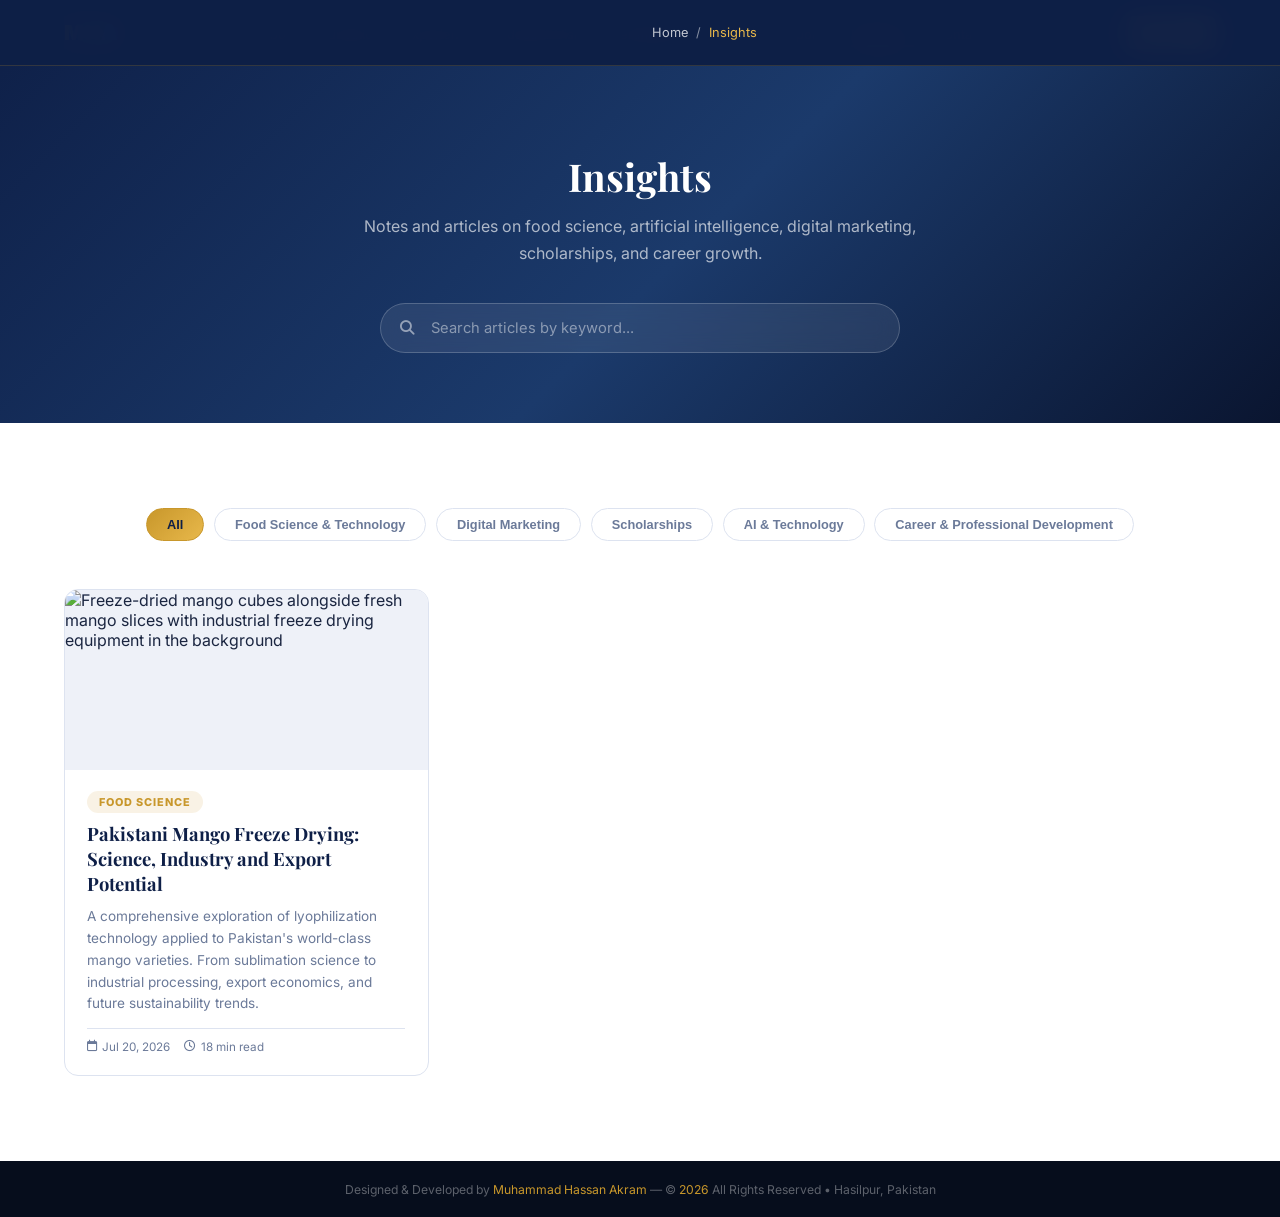
==== commit bfaaaf96: "Update insights.html" ====
--- a/insights.html
+++ b/insights.html
@@ -16,6 +16,7 @@
 <meta name="description" content="Articles on food science, artificial intelligence, digital marketing, student resources, and career growth — from Muhammad Hassan Akram, a UAF Food Science student and Meta Certified Digital Marketer."/>
 <meta name="author" content="Muhammad Hassan Akram"/>
 <meta name="robots" content="index,follow"/>
+<meta name="keywords" content="Muhammad Hassan Akram insights, food science articles, food technology articles, digital marketing insights, AI and technology insights, scholarship resources, career development"/>
 <link rel="canonical" href="https://muhammadhassanakram.me/insights.html"/>
 <meta property="og:type" content="website"/>
 <meta property="og:url" content="https://muhammadhassanakram.me/insights.html"/>
@@ -217,7 +218,7 @@
 <div class="igrid" id="articleGrid">
 <!-- ARTICLE CARD: Pakistani Mango Freeze Drying -->
 <a href="articles/pakistani-mango-freeze-drying.html" class="icard" data-cat="food-science">
-<img class="icard-img" src="articles/img/pakistani-mango-freeze-drying-hero.jpg" alt="Freeze-dried mango cubes alongside fresh mango slices with industrial freeze drying equipment in the background" loading="lazy" decoding="async" width="600" height="360"/>
+<img class="icard-img" src="articles/img/hero.webp" alt="Freeze-dried mango cubes alongside fresh mango slices with industrial freeze drying equipment in the background" loading="lazy" decoding="async" width="600" height="360"/>
 <div class="icard-body">
 <span class="icard-cat">Food Science</span>
 <h3 class="icard-title">Pakistani Mango Freeze Drying: Science, Industry and Export Potential</h3>
@@ -245,7 +246,7 @@
 </section>
 </main>
 <footer>
-<p>Designed &amp; Developed by <span>Muhammad Hassan Akram</span> &mdash; &copy; <span id="curYear">2026</span> All Rights Reserved &bull; Faisalabad, Pakistan</p>
+<p>Designed &amp; Developed by <span>Muhammad Hassan Akram</span> &mdash; &copy; <span id="curYear">2026</span> All Rights Reserved &bull; Hasilpur, Pakistan</p>
 </footer>
 <button id="scrollTop" onclick="window.scrollTo({top:0,behavior:'smooth'})" aria-label="Scroll to top"><i class="fas fa-arrow-up"></i></button>
 <script>
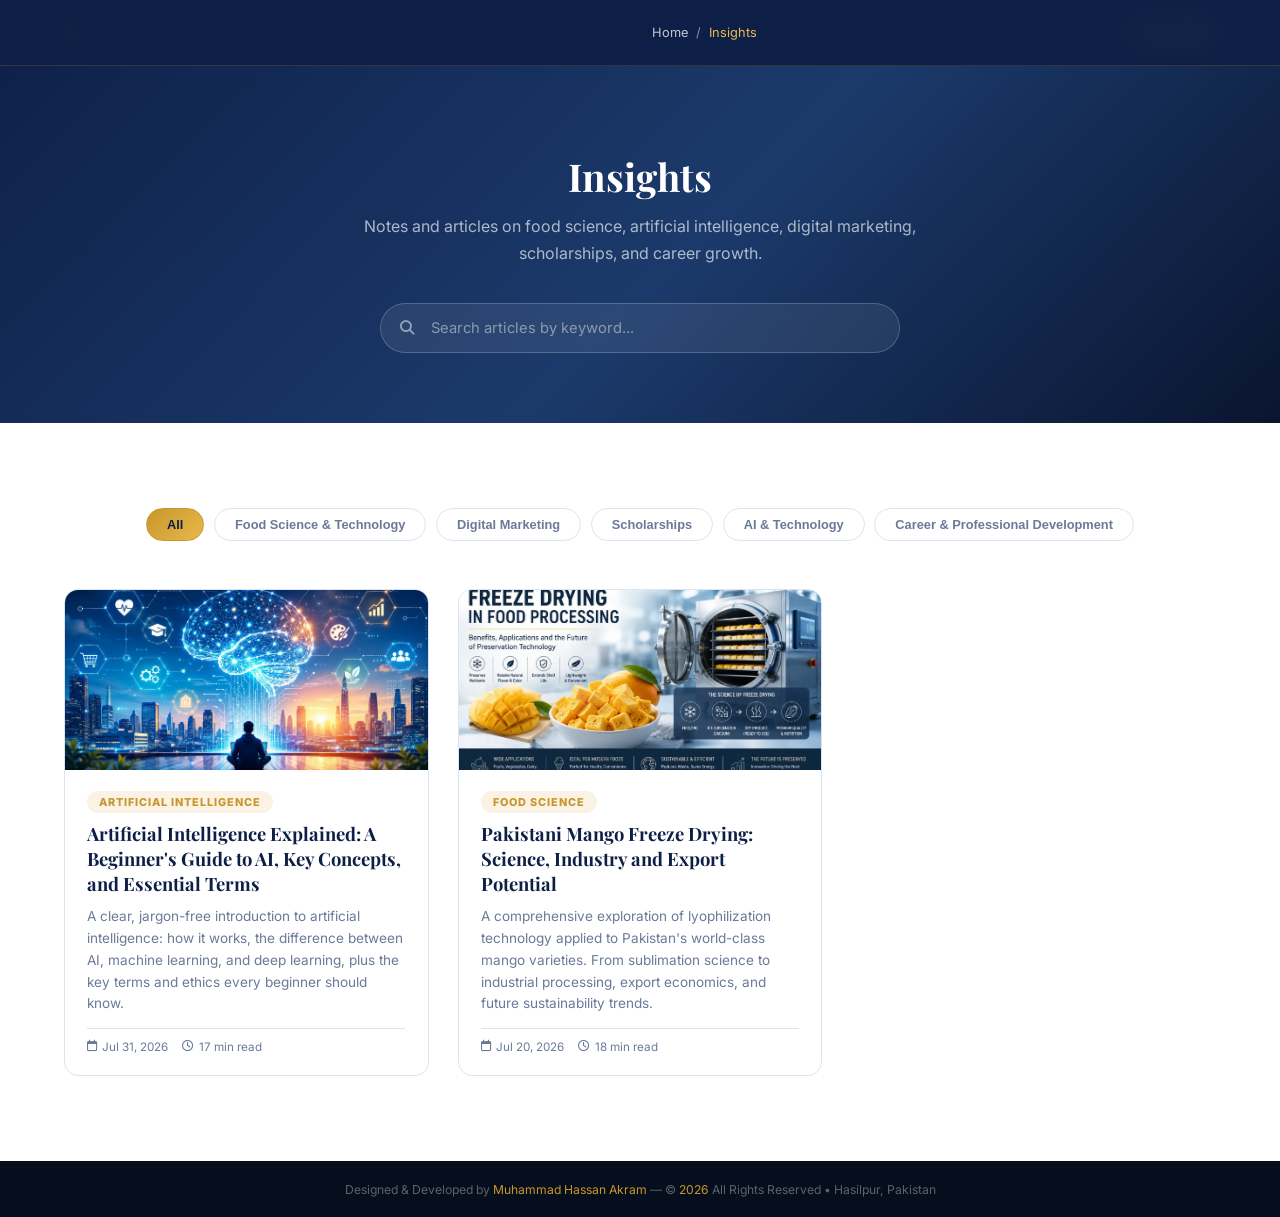
==== commit 5d549fb7: "Update insights.html" ====
--- a/insights.html
+++ b/insights.html
@@ -216,6 +216,19 @@
 <button class="ifbtn" data-cat="career">Career &amp; Professional Development</button>
 </div>
 <div class="igrid" id="articleGrid">
+<!-- ARTICLE CARD: Artificial Intelligence Explained -->
+<a href="articles/artificial-intelligence-beginners-guide.html" class="icard" data-cat="ai-tech">
+<img class="icard-img" src="articles/img/hero1.webp" alt="Conceptual illustration of artificial intelligence showing a glowing neural network connected to a human brain outline" loading="lazy" decoding="async" width="600" height="360"/>
+<div class="icard-body">
+<span class="icard-cat">Artificial Intelligence</span>
+<h3 class="icard-title">Artificial Intelligence Explained: A Beginner's Guide to AI, Key Concepts, and Essential Terms</h3>
+<p class="icard-excerpt">A clear, jargon-free introduction to artificial intelligence: how it works, the difference between AI, machine learning, and deep learning, plus the key terms and ethics every beginner should know.</p>
+<div class="icard-meta">
+<span><i class="far fa-calendar"></i> Jul 31, 2026</span>
+<span><i class="far fa-clock"></i> 17 min read</span>
+</div>
+</div>
+</a>
 <!-- ARTICLE CARD: Pakistani Mango Freeze Drying -->
 <a href="articles/pakistani-mango-freeze-drying.html" class="icard" data-cat="food-science">
 <img class="icard-img" src="articles/img/hero.webp" alt="Freeze-dried mango cubes alongside fresh mango slices with industrial freeze drying equipment in the background" loading="lazy" decoding="async" width="600" height="360"/>
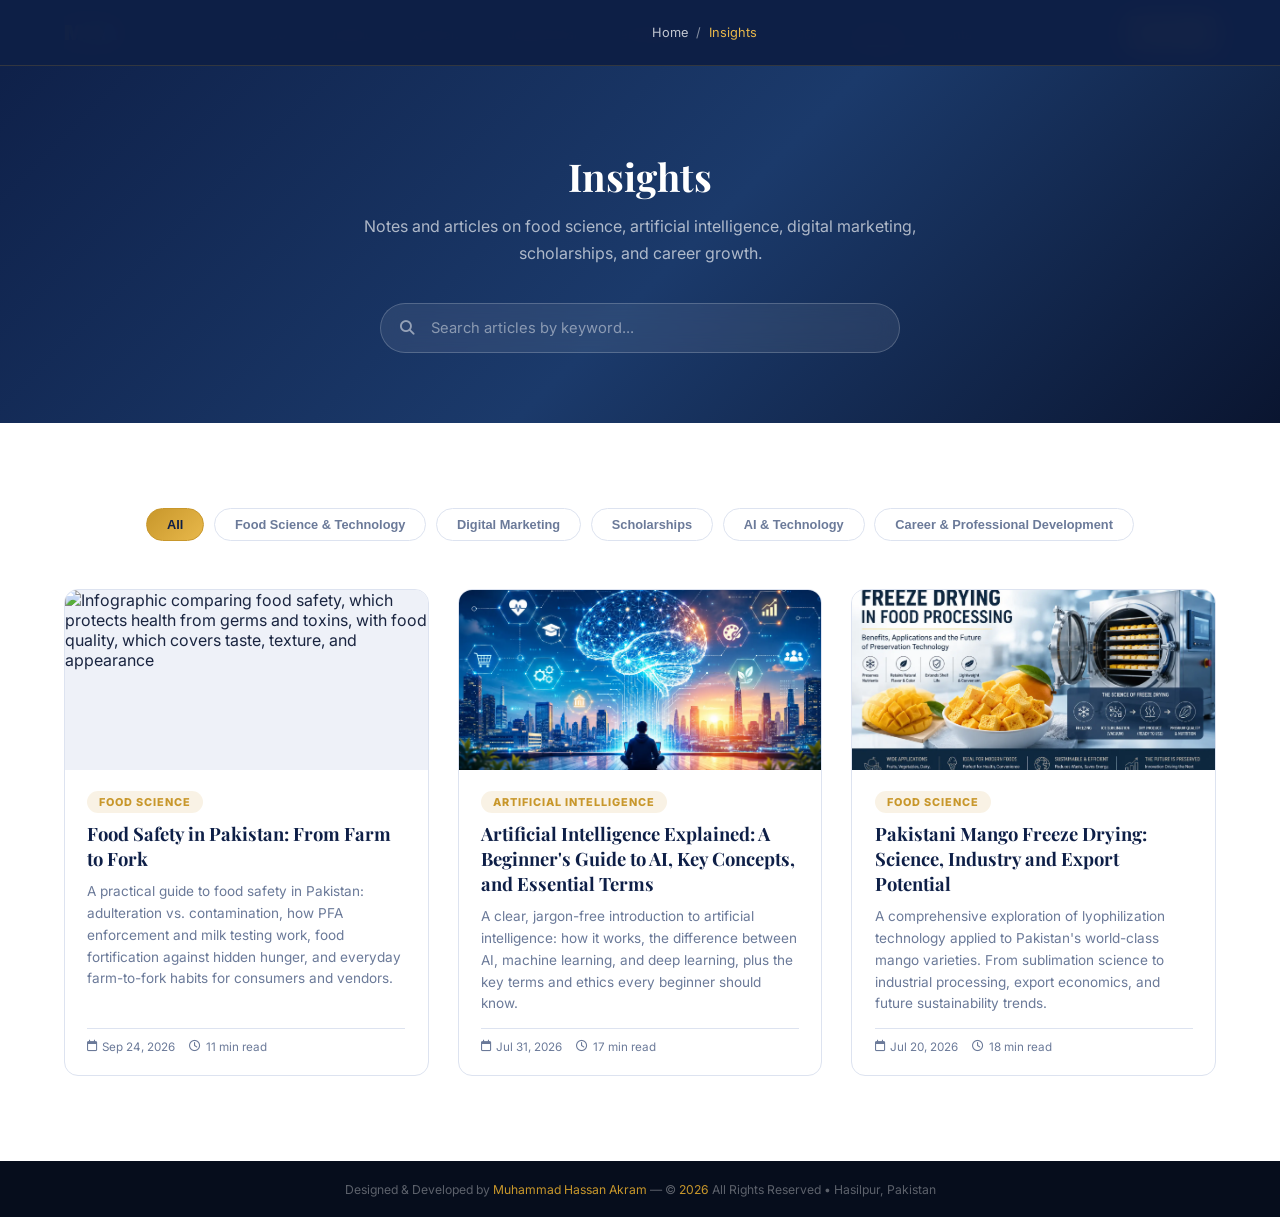
==== commit 8203778a: "Add article card for Food Safety in Pakistan Added an article card for 'Food Safety in Pakistan' wit" ====
--- a/insights.html
+++ b/insights.html
@@ -216,6 +216,19 @@
 <button class="ifbtn" data-cat="career">Career &amp; Professional Development</button>
 </div>
 <div class="igrid" id="articleGrid">
+<!-- ARTICLE CARD: Food Safety in Pakistan -->
+<a href="articles/food-safety-pakistan-farm-to-fork-guide.html" class="icard" data-cat="food-science">
+<img class="icard-img" src="articles/img/safety1.webp" alt="Infographic comparing food safety, which protects health from germs and toxins, with food quality, which covers taste, texture, and appearance" loading="lazy" decoding="async" width="600" height="360"/>
+<div class="icard-body">
+<span class="icard-cat">Food Science</span>
+<h3 class="icard-title">Food Safety in Pakistan: From Farm to Fork</h3>
+<p class="icard-excerpt">A practical guide to food safety in Pakistan: adulteration vs. contamination, how PFA enforcement and milk testing work, food fortification against hidden hunger, and everyday farm-to-fork habits for consumers and vendors.</p>
+<div class="icard-meta">
+<span><i class="far fa-calendar"></i> Sep 24, 2026</span>
+<span><i class="far fa-clock"></i> 11 min read</span>
+</div>
+</div>
+</a>
 <!-- ARTICLE CARD: Artificial Intelligence Explained -->
 <a href="articles/artificial-intelligence-beginners-guide.html" class="icard" data-cat="ai-tech">
 <img class="icard-img" src="articles/img/hero1.webp" alt="Conceptual illustration of artificial intelligence showing a glowing neural network connected to a human brain outline" loading="lazy" decoding="async" width="600" height="360"/>
